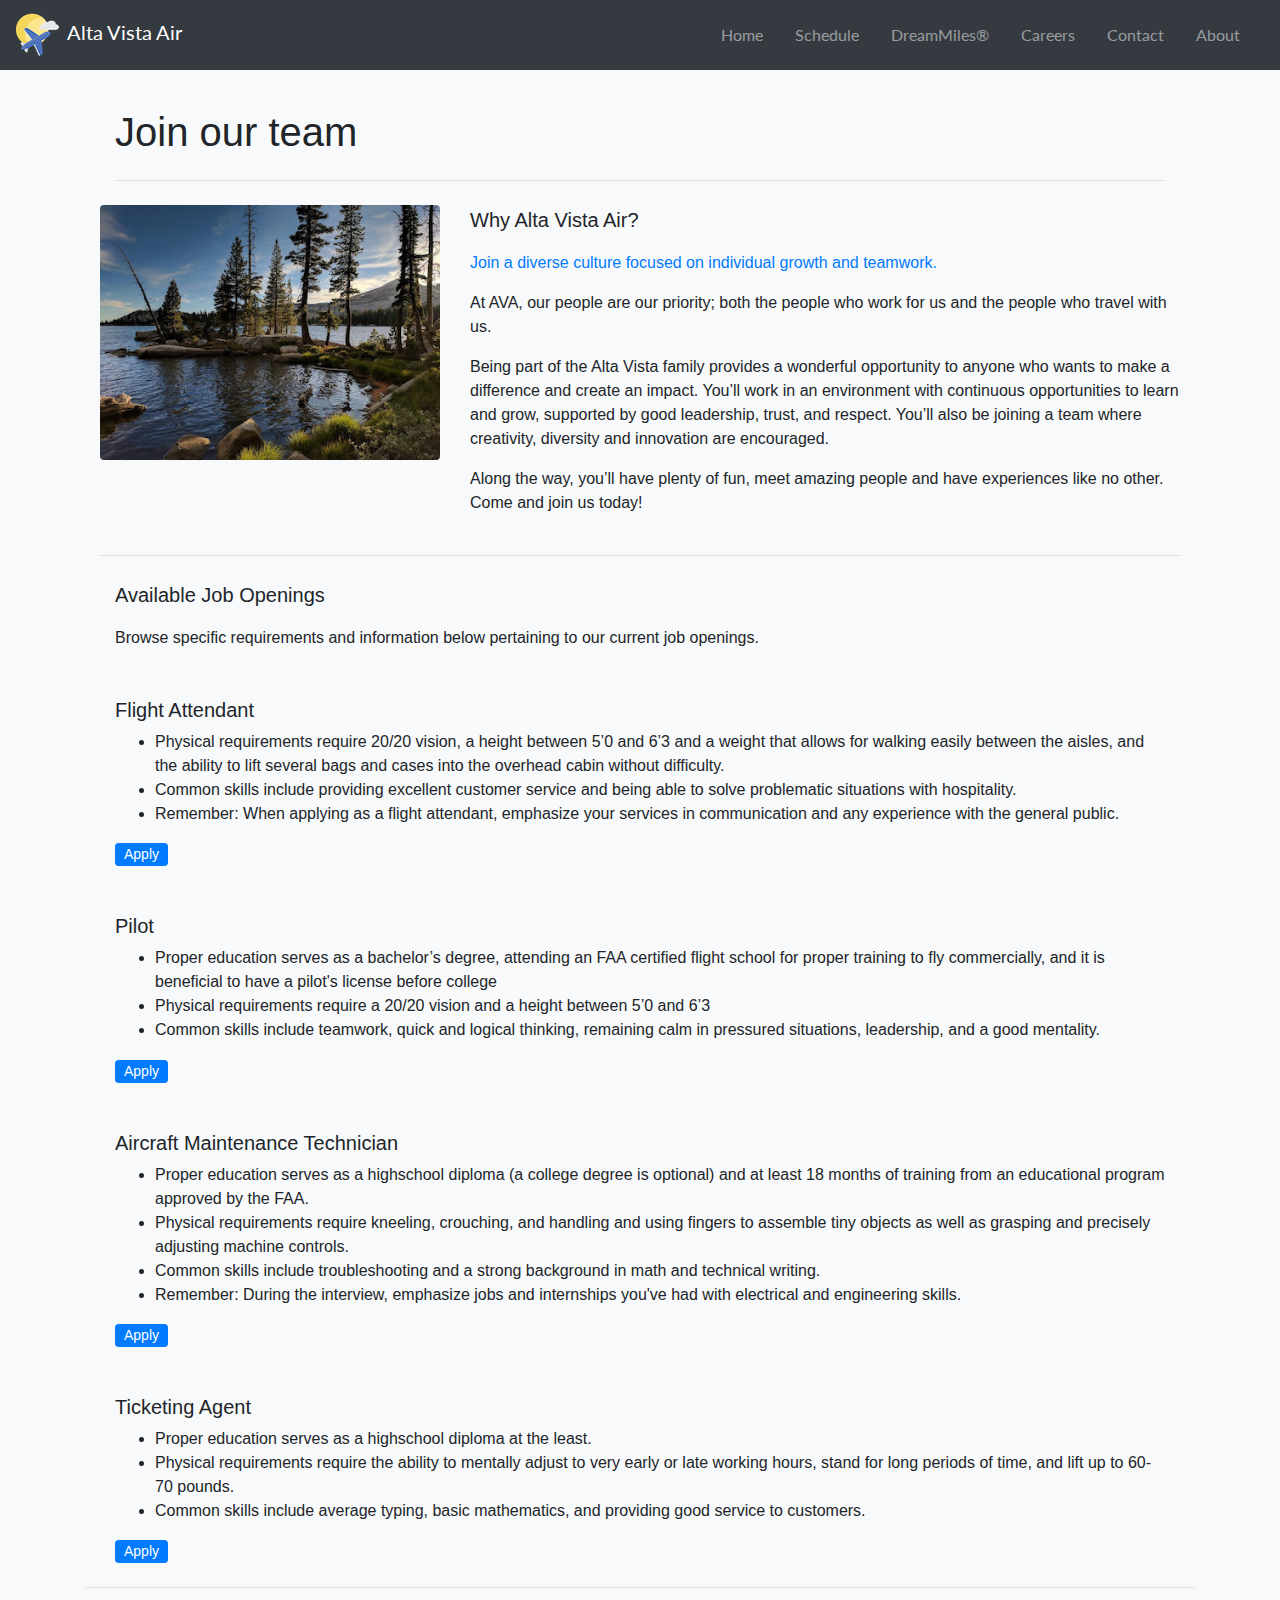
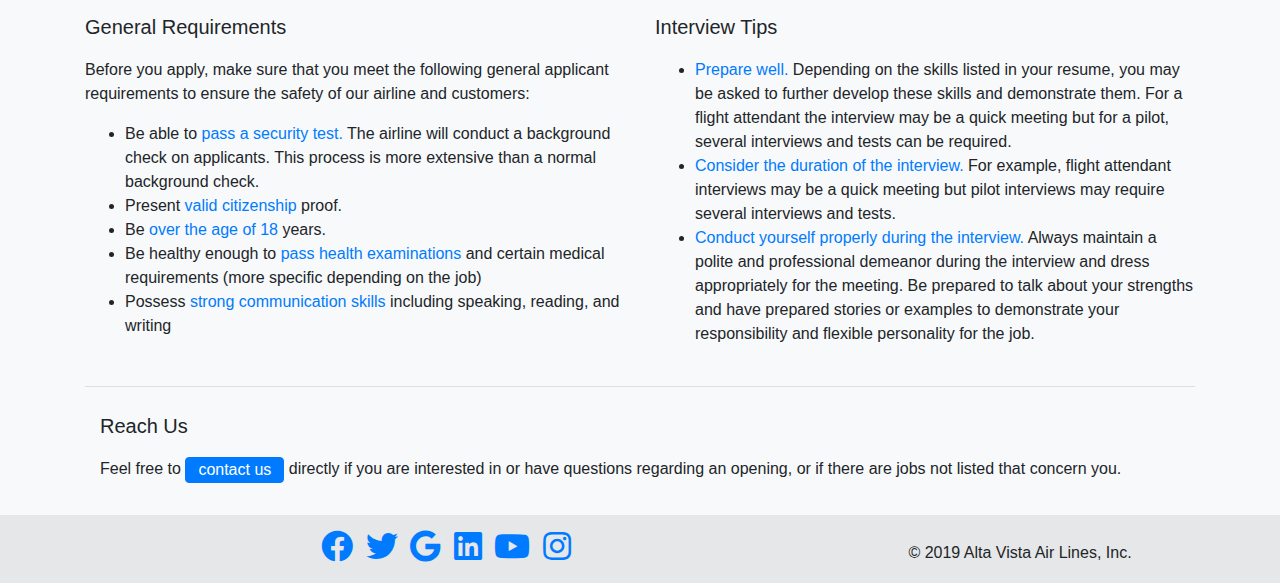
==== careers.html @ 16138d03 "My first commit" ====
<!DOCTYPE html>
<html lang="en">
<head>
	<title>Alta Vista Air</title>
	<meta charset="utf-8">
	<meta name="viewport" content="width=device-width, initial-scale=1">
	<!-- Twitter Bootstrap version >> "bootstrap-4.4.1-dist" -->
	<link rel="stylesheet" type="text/css" href="bootstrap/css/bootstrap.min.css">
	<!-- Add icon library for Social buttons -->
	<link rel="stylesheet" type="text/css" href="https://cdnjs.cloudflare.com/ajax/libs/font-awesome/5.11.2/css/all.css">
    <!-- Custom styles for this template -->
	<link rel="stylesheet" type="text/css" href="css/main.css">
	<!-- Styles for Sticky Footer -->
	<link rel="stylesheet" type="text/css" href="bootstrap/css/sticky-footer-navbar.css" >
	<!-- Google Font for Logo and Headers -->
	<link href="https://fonts.googleapis.com/css?family=Lato" rel="stylesheet">
</head>
<body class="bg-light">
	<!-- Page Header -->
	<header class="page-header container-fluid">
		<nav class="navbar navbar-expand-md navbar-dark fixed-top bg-dark">
			<a class="navbar-brand" href="index.html">
				<img src="images/ava-logo-sm.png" alt=""><span class="ml-2">Alta Vista Air</span>
			</a>
			<button class="navbar-toggler" type="button" data-toggle="collapse" data-target="#navbarCollapse" aria-controls="navbarCollapse" aria-expanded="false" aria-label="Toggle navigation">
				<span class="navbar-toggler-icon"></span>
			</button>
			<div class="collapse navbar-collapse" id="main-navigation">
				<ul class="navbar-nav">
					<li class="nav-item">
						<a class="nav-link" href="index.html">Home</a>
					</li>
					<li class="nav-item">
						<a class="nav-link" href="schedule.html">Schedule</a>
					</li>
					<li class="nav-item">
						<a class="nav-link" href="rewards.html">DreamMiles&reg;</a>
					</li>
					<li class="nav-item">
						<a class="nav-link" href="careers.html">Careers</a>
					</li>
					<li class="nav-item">
						<a class="nav-link" href="contact.html">Contact</a>
					</li>
					<li class="nav-item">
						<a class="nav-link" href="about.html">About</a>
					</li>

				</ul>
			</div>
		</nav>
	</header>
	<!-- Page Header -->

	<!-- Main Page Content -->
	<main role="main" class="container">
		<div class="container mt-5">
			<div class="container">
				<h1 class="mt-5">Join our team</h1>
				<hr class="my-4">
			</div>
			<div class="row justify-content-md-center">
				<div class="col-4">
  					<img src="images/21-400x300.jpg" class="img-fluid rounded" alt="Responsive image">
				</div>
				<div class="col-8">
					<p class="lead">
  						Why Alta Vista Air?
					</p>
					<p class="text-primary">
						 Join a diverse culture focused on individual growth and teamwork.
					</p>
					<p>
						At AVA, our people are our priority; both the people who work for us and the people who travel with us. 
					</p>
					<p>
						Being part of the Alta Vista family provides a wonderful opportunity to anyone who wants to make a difference and create an impact.   You’ll work in an environment with continuous opportunities to learn and grow, supported by good leadership, trust, and respect. You’ll also be joining a team where creativity, diversity and innovation are encouraged.
					</p>
					<p>
						Along the way, you’ll have plenty of fun, meet amazing people and have experiences like no other. Come and join us today!
					</p>
				</div>
			</div>
			<hr class="my-4">
			<div class="container">
				<p class="lead">
  					Available Job Openings
				</p>
				<p>
					Browse specific requirements and information below pertaining to our current job openings. 
				</p>
				<h5 class="mt-5">Flight Attendant</h5>
				<ul>
					<li>
						Physical requirements require 20/20 vision, a height between 5’0 and 6’3 and a weight that allows for walking easily between the aisles, and the ability to lift several bags and cases into the overhead cabin without difficulty.						
					</li>
					<li>
						Common skills include providing excellent customer service and being able to solve problematic situations with hospitality.
					</li>
					<li>
						Remember: When applying as a flight attendant, emphasize your services in communication and any experience with the general public.
					</li>
				</ul>
				<button type="submit" class="btn btn-primary btn-sm">Apply</button>
				<h5 class="mt-5">Pilot</h5>
				<ul>
					<li>
						Proper education serves as a bachelor’s degree, attending an FAA certified flight school for proper training to fly commercially, and it is beneficial to have a pilot's license before college
					</li>
					<li>
						Physical requirements require a 20/20 vision and a height between 5’0 and 6’3
					</li>
					<li>
						Common skills include teamwork, quick and logical thinking, remaining calm in pressured situations, leadership, and a good mentality. 
					</li>
				</ul>
				<button type="submit" class="btn btn-primary btn-sm">Apply</button>
				<h5 class="mt-5">Aircraft Maintenance Technician</h5>
				<ul>
					<li>
						Proper education serves as a highschool diploma (a college degree is optional) and at least 18 months of training from an educational program approved by the FAA.
					</li>
					<li>
						Physical requirements require kneeling, crouching, and handling and using fingers to assemble tiny objects as well as grasping and precisely adjusting machine controls.
					</li>
					<li>
						Common skills include troubleshooting and a strong background in math and technical writing.
					</li>
					<li>
						Remember: During the interview, emphasize jobs and internships you've had with electrical and engineering skills.
					</li>
				</ul>
				<button type="submit" class="btn btn-primary btn-sm">Apply</button>
				<h5 class="mt-5">Ticketing Agent</h5>
				<ul>
					<li>
						Proper education serves as a highschool diploma at the least.
					</li>
					<li>
						Physical requirements require the ability to mentally adjust to very early or late working hours, stand for long periods of time, and lift up to 60-70 pounds.
					</li>
					<li>
						Common skills include average typing, basic mathematics, and providing good service to customers.
					</li>
				</ul>
				<button type="submit" class="btn btn-primary btn-sm">Apply</button>
			</div>
			</div>			
			<hr class="my-4">
			<div class="row justify-content-md-center">
				<div class="col">
					<p class="lead">
  						General Requirements
					</p>
					<p>
						Before you apply, make sure that you meet the following general applicant requirements to ensure the safety of our airline and customers: 
					</p>
					<ul>
						<li>Be able to <span class="text-primary">pass a security test.</span> The airline will conduct a background check on applicants. This process is more extensive than a normal background check.</li>
						<li>Present <span class="text-primary">valid citizenship</span> proof.</li>
						<li>Be <span class="text-primary">over the age of 18</span> years.</li>
						<li>Be healthy enough to <span class="text-primary">pass health examinations</span> and certain medical requirements (more specific depending on the job)</li>
						<li>Possess <span class="text-primary">strong communication skills</span> including speaking, reading, and writing</li>
					</ul>
				</div>
				<div class="col">
					<p id="interviewtips" class="lead">
  						Interview Tips
					</p>
					<ul>
					  <li><span class="text-primary">Prepare well.</span> Depending on the skills listed in your resume, you may be asked to further develop these skills and demonstrate them. For a flight attendant the interview may be a quick meeting but for a pilot, several interviews and tests can be required.</li>
					  <li><span class="text-primary">Consider the duration of the interview.</span> For example, flight attendant interviews may be a quick meeting but pilot interviews may require several interviews and tests.</li>
					  <li><span class="text-primary">Conduct yourself properly during the interview.</span> Always maintain a polite and professional demeanor during the interview and dress appropriately for the meeting. Be prepared to talk about your strengths and have prepared stories or examples to demonstrate your responsibility and flexible personality for the job.</li>
					</ul>
				</div>
			</div>
			<hr class="my-4">
			<div class="container">
				<p class="lead">
  					Reach Us
				</p>
				<p>
					Feel free to <a class="btn btn-primary" href="contact.html" role="button">contact us</a> directly if you are interested in or have questions regarding an opening, or if there are jobs not listed that concern you.
				</p>
			</div>
		</div>
	</main>
	<!-- Main Page Content -->
	<br>	
	<!-- Page Footer -->
	<footer class="footer">
		<div class="container">
			<div class="row  mt-2">
				<div class="col-lg-8 col-md-8 col-sm-12 text-center">
					<!-- Social buttons -->
					<!-- Add font awesome icons -->
					<a href="#" class="fab fa-2x fa-facebook mr-2 text-decoration-none"></a>
					<a href="#" class="fab fa-2x fa-twitter mr-2 text-decoration-none"></a>
					<a href="#" class="fab fa-2x fa-google mr-2 text-decoration-none"></a>
					<a href="#" class="fab fa-2x fa-linkedin mr-2 text-decoration-none"></a>
					<a href="#" class="fab fa-2x fa-youtube mr-2 text-decoration-none"></a>
					<a href="#" class="fab fa-2x fa-instagram mr-2 text-decoration-none"></a>
					<!-- Social buttons -->
				</div>
				<div class="col-lg-4 col-md-4 col-sm-12">
					<div class="footer-copyright text-center">&copy; 2019 Alta Vista Air Lines, Inc.</div>
				</div>
			</div>
		</footer>
		<!-- Page Footer -->

		<!-- DO NOT MOVE: Bootstrap JavaScript place right before </body> for faster page load -->
		<script src="bootstrap/js/jquery-3.4.1.min.js"></script>
		<script src="bootstrap/js/bootstrap.min.js"></script>
		<script src="main.js"></script>
	</body>
	</html>
---- css/main.css ----
body {
  padding: 0;
  margin: 0;
}

.header {
  background-color: white;
  background-image: url('../images/airport1.jpg');
  background-size: cover;
  background-position: center;
  position: relative;
}

.btn {
  padding-top: 0.00rem;
  padding-bottom: 0.00rem;
}

.bottom-row {
    border-bottom: 1px solid #dee2e6;
    border-bottom-width: 1px;
    border-bottom-style: solid;
    border-bottom-color: rgb(222, 226, 230);
}

.overlay {
  position: absolute;
  min-height: 100%;
  min-width: 100%;
  left: 0;
  top: 0;
  background: rgba(0, 0, 0, 0.6);
}

.description {
  left: 50%;
  position: absolute;
  top: 45%;
  transform: translate(-50%, -55%);
  text-align: center;
}

.description h1 {
  color: #F3D55B;
}

.description p {
  color: #FCE68D;
  font-size: 1.3rem;
  line-height: 1.5;
}

.description button {
  border:1px solid #5072BB;
  background:#5072BB;
  border-radius: 0;
  color:#fff;
}

.description button:hover {
  border:1px solid #fff;
  background:#fff;
  color:#000;
}

/*--- navigation bar ---*/
.navbar {
  background:#3559b6;
}
.nav-link,
.navbar-brand {
  color: #fff;
  cursor: pointer;
  font-family: Lato;
}
.nav-link {
  margin-right: 1em !important;
}
.nav-link:hover {
  color: #000;
}
.navbar-collapse {
  justify-content: flex-end;
}


/* Setting up display for mobile devices */
@media (max-width: 575.98px) {
  .description {
    left: 0;
    padding: 0 15px;
    position: absolute;
    top: 10%;
    transform: none;
    text-align: center;
  }
  
  .description h1 {
    font-size: 2em;
  }
  
  .description p {
    font-size: 1.2rem;
  }
  
  .features {
    margin: 0;
  }
}
---- bootstrap/css/sticky-footer-navbar.css ----
/* Sticky footer styles
-------------------------------------------------- */
html {
  position: relative;
  min-height: 100%;
}
body {
  /* Margin bottom by footer height */
  margin-bottom: 60px;
}
.footer {
  position: absolute;
  bottom: 0;
  width: 100%;
  /* Set the fixed height of the footer here */
  /* height: 60px; */
  line-height: 60px; /* Vertically center the text there */
  background-color: #E6E7E8;
}


/* Custom page CSS
-------------------------------------------------- */
/* Not required for template or sticky footer method. */

body > .container {
  padding: 60px 15px 0;
}

.footer > .container {
  padding-right: 15px;
  padding-left: 15px;
}

code {
  font-size: 90%;
}
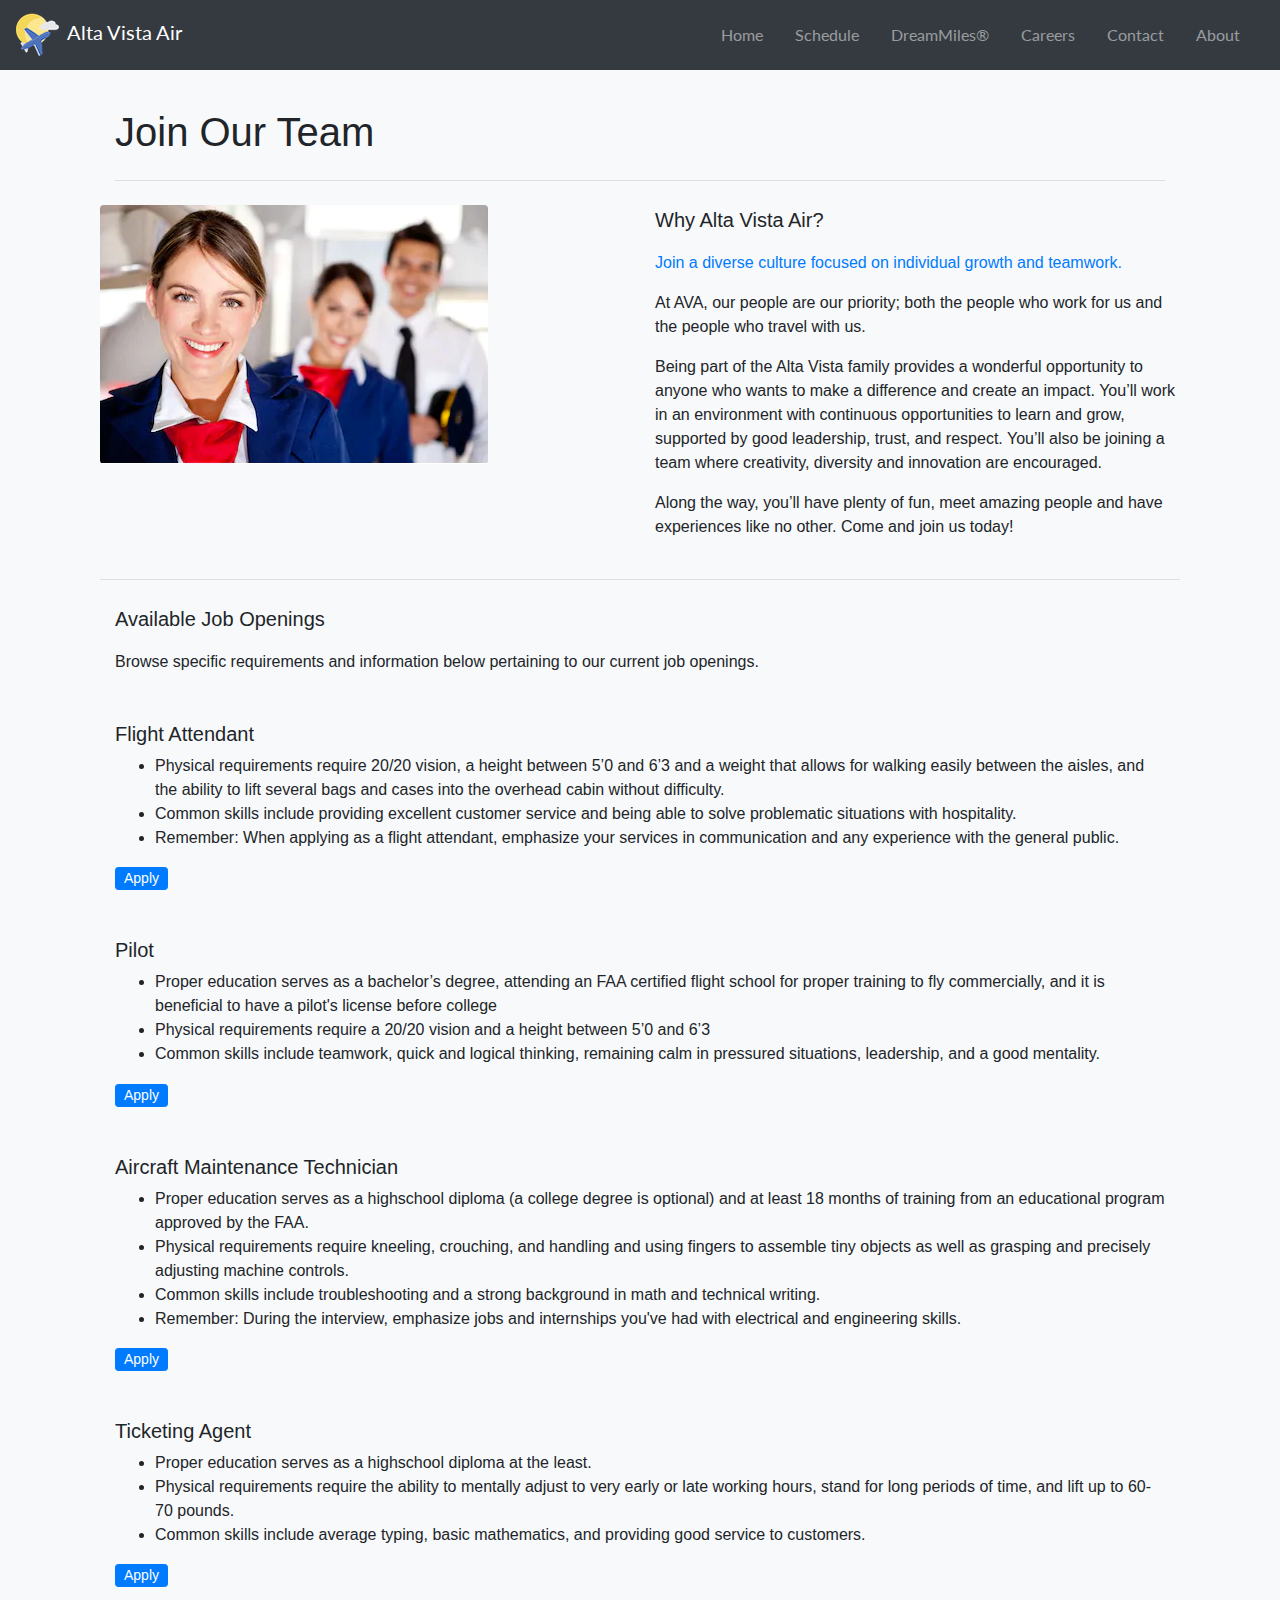
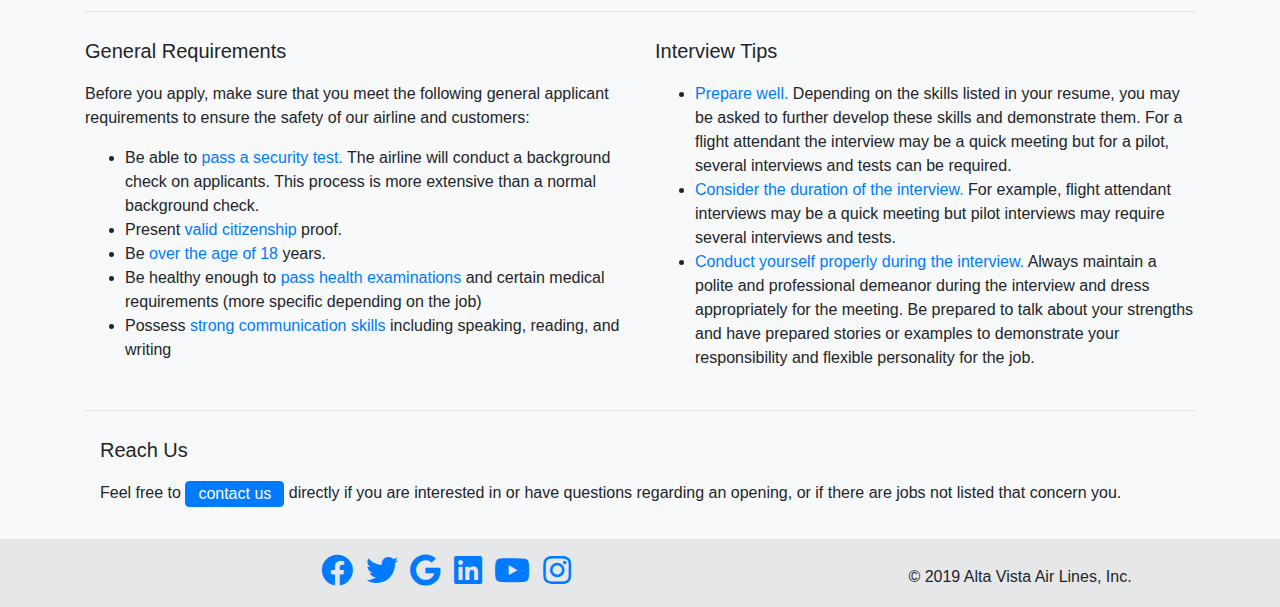
==== commit 706ee709: "Changed Career Text" ====
--- a/careers.html
+++ b/careers.html
@@ -56,14 +56,14 @@
 	<main role="main" class="container">
 		<div class="container mt-5">
 			<div class="container">
-				<h1 class="mt-5">Join our team</h1>
+				<h1 class="mt-5">Join Our Team</h1>
 				<hr class="my-4">
 			</div>
 			<div class="row justify-content-md-center">
-				<div class="col-4">
-  					<img src="images/21-400x300.jpg" class="img-fluid rounded" alt="Responsive image">
-				</div>
-				<div class="col-8">
+				<div class="col-6">
+  					<img src="images/careers.png" class="img-fluid rounded" alt="Responsive image">
+				</div>
+				<div class="col-6">
 					<p class="lead">
   						Why Alta Vista Air?
 					</p>
--- a/css/main.css
+++ b/css/main.css
@@ -5,7 +5,7 @@
 
 .header {
   background-color: white;
-  background-image: url('../images/airport1.jpg');
+  background-image: url('../images/hero-2.jpg');
   background-size: cover;
   background-position: center;
   position: relative;
@@ -83,7 +83,6 @@
   justify-content: flex-end;
 }
 
-
 /* Setting up display for mobile devices */
 @media (max-width: 575.98px) {
   .description {
